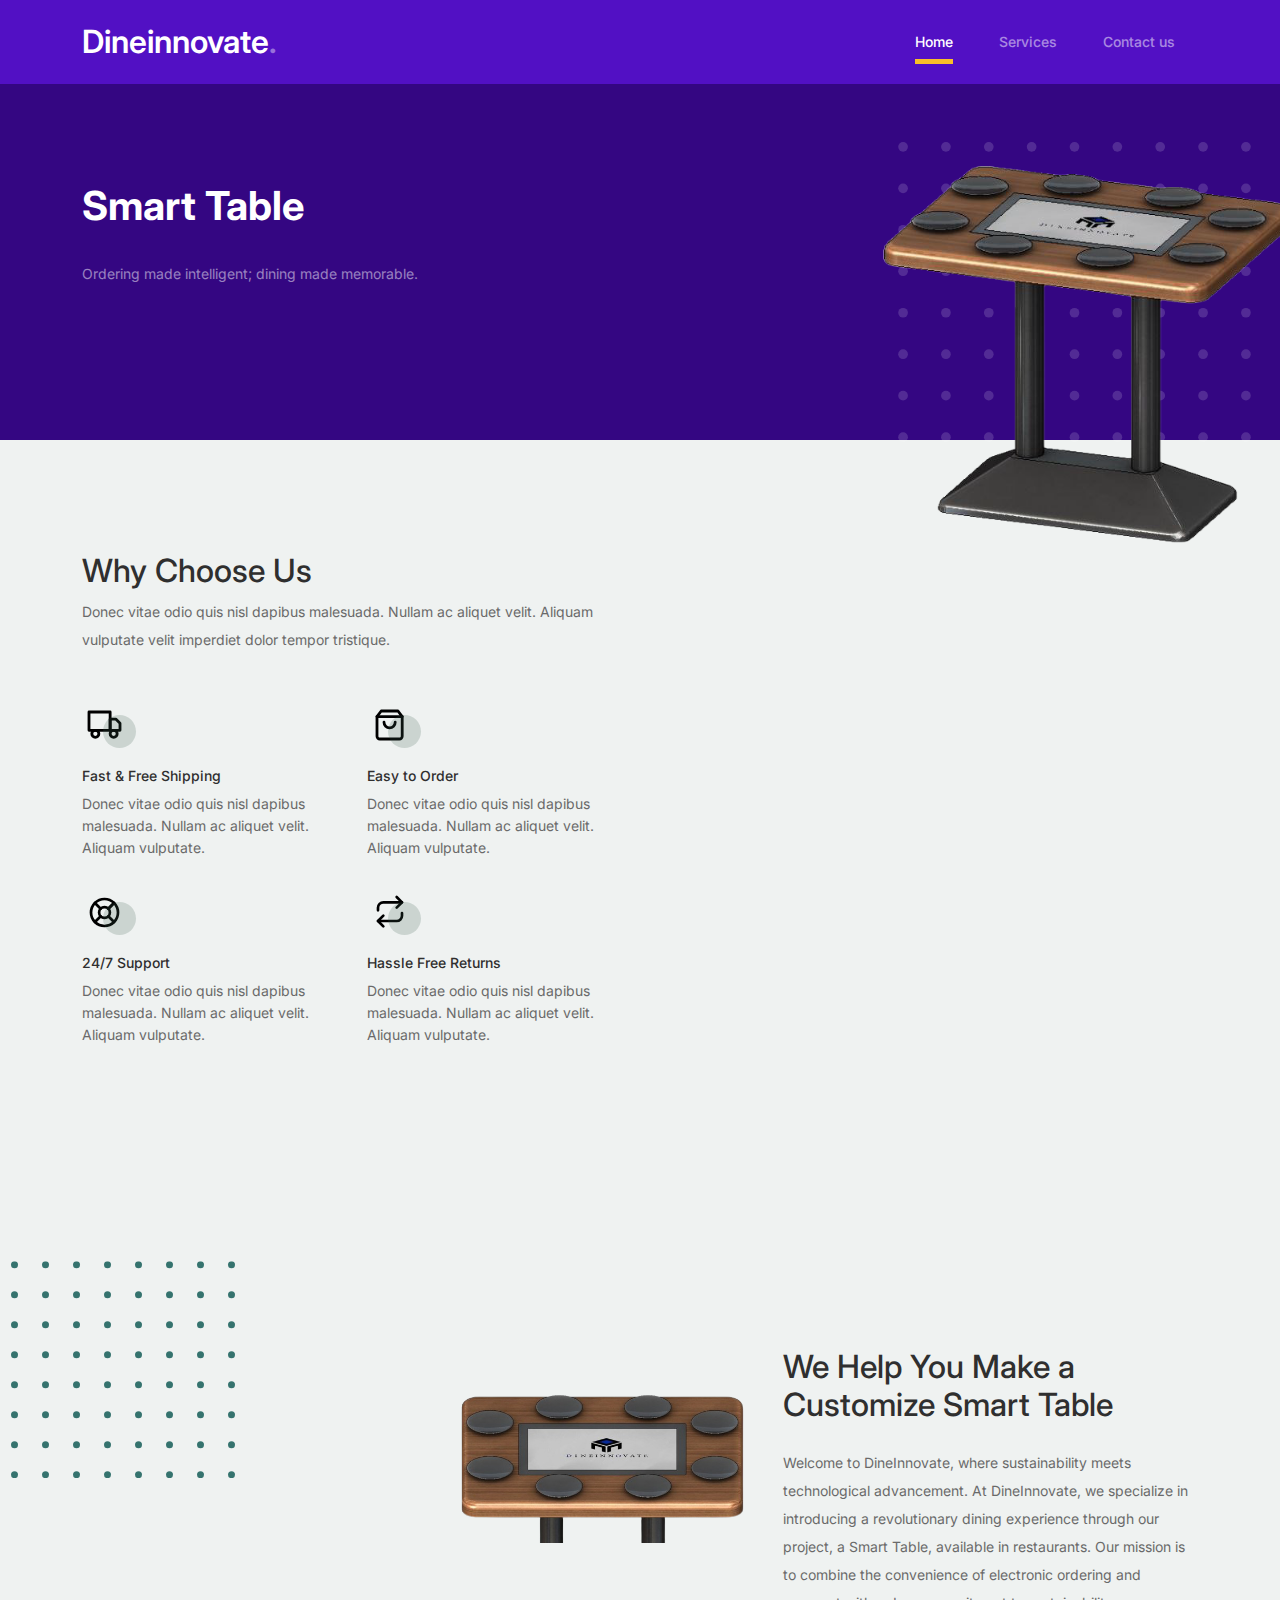
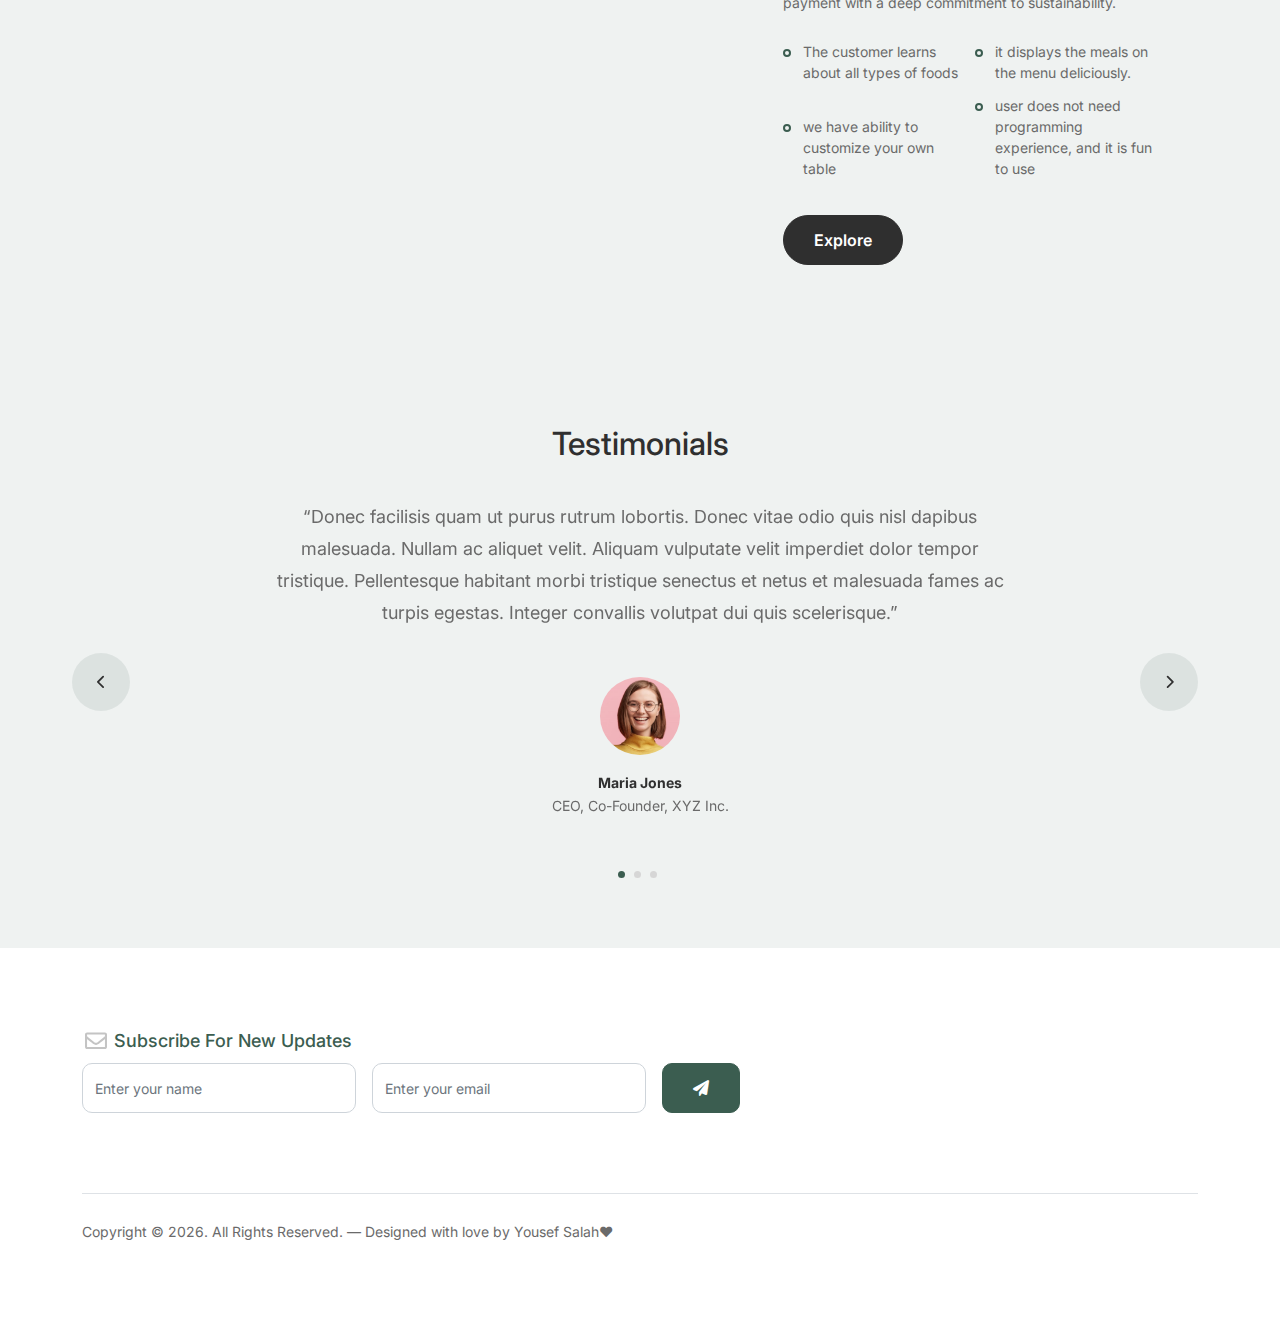
==== index.html @ 90ffde52 "first" ====
<!-- /*
* Bootstrap 5
* Template Name: Furni
* Template Author: Untree.co
* Template URI: https://untree.co/
* License: https://creativecommons.org/licenses/by/3.0/
*/ -->
<!doctype html>
<html lang="en">

	<head>
		<meta charset="utf-8">
		<meta name="viewport" content="width=device-width, initial-scale=1, shrink-to-fit=no">
		<meta name="author" content="Untree.co">
		<link rel="shortcut icon" href="icon-removebg-preview.png">

		<meta name="description" content="" />
		<meta name="keywords" content="bootstrap, bootstrap4" />

		<!-- Bootstrap CSS -->
		<link href="css/bootstrap.min.css" rel="stylesheet">
		<link href="https://cdnjs.cloudflare.com/ajax/libs/font-awesome/6.0.0-beta3/css/all.min.css" rel="stylesheet">
		<link href="css/tiny-slider.css" rel="stylesheet">
		<link href="css/style.css" rel="stylesheet">
		<title>Dineinnovate</title>
	</head>

	<body>

		<!-- Start Header/Navigation -->
		<nav class="custom-navbar navbar navbar navbar-expand-md navbar-dark bg-dark"
			arial-label="Furni navigation bar">

			<div class="container">
				<a class="navbar-brand" href="index.html">Dineinnovate<span>.</span></a>

				<button class="navbar-toggler" type="button" data-bs-toggle="collapse" data-bs-target="#navbarsFurni"
					aria-controls="navbarsFurni" aria-expanded="false" aria-label="Toggle navigation">
					<span class="navbar-toggler-icon"></span>
				</button>

				<div class="collapse navbar-collapse" id="navbarsFurni">
					<ul class="custom-navbar-nav navbar-nav ms-auto mb-2 mb-md-0">
						<li class="nav-item active">
							<a class="nav-link" href="index.html">Home</a>
						</li>
						
						<li><a class="nav-link" href="services.html">Services</a></li>
						<li><a class="nav-link" href="contact.html">Contact us</a></li>
					</ul>
				</div>
			</div>

		</nav>
		<!-- End Header/Navigation -->

		<!-- Start Hero Section -->
		<div class="hero">
			<div class="container">
				<div class="row justify-content-between">
					<div class="col-lg-5">
						<div class="intro-excerpt">
							<h1> Smart Table</h1>
							<p class="mb-4">Ordering made intelligent; dining made memorable.</p>
							
						</div>
					</div>
					<div class="col-lg-7">
						<div class="hero-img-wrap">
							<img src="table/ta.jpg.png" class="img-fluid">
						</div>
					</div>
				</div>
			</div>
		</div>
		<!-- End Hero Section -->


		<!-- Start Why Choose Us Section -->
		<div class="why-choose-section">
			<div class="container">
				<div class="row justify-content-between">
					<div class="col-lg-6">
						<h2 class="section-title">Why Choose Us</h2>
						<p>Donec vitae odio quis nisl dapibus malesuada. Nullam ac aliquet velit. Aliquam vulputate
							velit imperdiet dolor tempor tristique.</p>

						<div class="row my-5">
							<div class="col-6 col-md-6">
								<div class="feature">
									<div class="icon">
										<img src="images/truck.svg" alt="Image" class="imf-fluid">
									</div>
									<h3>Fast &amp; Free Shipping</h3>
									<p>Donec vitae odio quis nisl dapibus malesuada. Nullam ac aliquet velit. Aliquam
										vulputate.</p>
								</div>
							</div>

							<div class="col-6 col-md-6">
								<div class="feature">
									<div class="icon">
										<img src="images/bag.svg" alt="Image" class="imf-fluid">
									</div>
									<h3>Easy to Order</h3>
									<p>Donec vitae odio quis nisl dapibus malesuada. Nullam ac aliquet velit. Aliquam
										vulputate.</p>
								</div>
							</div>

							<div class="col-6 col-md-6">
								<div class="feature">
									<div class="icon">
										<img src="images/support.svg" alt="Image" class="imf-fluid">
									</div>
									<h3>24/7 Support</h3>
									<p>Donec vitae odio quis nisl dapibus malesuada. Nullam ac aliquet velit. Aliquam
										vulputate.</p>
								</div>
							</div>

							<div class="col-6 col-md-6">
								<div class="feature">
									<div class="icon">
										<img src="images/return.svg" alt="Image" class="imf-fluid">
									</div>
									<h3>Hassle Free Returns</h3>
									<p>Donec vitae odio quis nisl dapibus malesuada. Nullam ac aliquet velit. Aliquam
										vulputate.</p>
								</div>
							</div>

						</div>
					</div>

					

				</div>
			</div>
		</div>
		<!-- End Why Choose Us Section -->

		<!-- Start We Help Section -->
		<div class="we-help-section">
			<div class="container">
				<div class="row justify-content-between">
					<div class="col-lg-7 mb-5 mb-lg-0">
						<div class="imgs-grid">
							
							<div class="grid grid-3" style="width: 120%;"><img src="table/ta4-removebg-preview.png" alt="Untree.co"></div>
						</div>
					</div>
					<div class="col-lg-5 ps-lg-5">
						<h2 class="section-title mb-4">We Help You Make a Customize Smart Table</h2>
						<p>Welcome to DineInnovate, where sustainability meets technological advancement. At DineInnovate, we specialize in
						introducing a revolutionary dining experience through our project, a Smart Table, available in restaurants. Our mission
						is to combine the convenience of electronic ordering and payment with a deep commitment to sustainability.</p>

						<ul class="list-unstyled custom-list my-4">
							<li>The customer learns about all types of foods</li>
							<li>it displays the meals on the menu deliciously.</li>
							<li>we have ability to customize your own table</li>
							<li>user does not need programming experience, and it is fun to use</li>
						</ul>
						<a href="services.html" class="btn">Explore</a>
					</div>
				</div>
			</div>
		</div>
		<!-- End We Help Section -->



		<!-- Start Testimonial Slider -->
		<div class="testimonial-section">
			<div class="container">
				<div class="row">
					<div class="col-lg-7 mx-auto text-center">
						<h2 class="section-title">Testimonials</h2>
					</div>
				</div>

				<div class="row justify-content-center">
					<div class="col-lg-12">
						<div class="testimonial-slider-wrap text-center">

							<div id="testimonial-nav">
								<span class="prev" data-controls="prev"><span class="fa fa-chevron-left"></span></span>
								<span class="next" data-controls="next"><span class="fa fa-chevron-right"></span></span>
							</div>

							<div class="testimonial-slider">

								<div class="item">
									<div class="row justify-content-center">
										<div class="col-lg-8 mx-auto">

											<div class="testimonial-block text-center">
												<blockquote class="mb-5">
													<p>&ldquo;Donec facilisis quam ut purus rutrum lobortis. Donec vitae
														odio quis nisl dapibus malesuada. Nullam ac aliquet velit.
														Aliquam vulputate velit imperdiet dolor tempor tristique.
														Pellentesque habitant morbi tristique senectus et netus et
														malesuada fames ac turpis egestas. Integer convallis volutpat
														dui quis scelerisque.&rdquo;</p>
												</blockquote>

												<div class="author-info">
													<div class="author-pic">
														<img src="images/person-1.png" alt="Maria Jones"
															class="img-fluid">
													</div>
													<h3 class="font-weight-bold">Maria Jones</h3>
													<span class="position d-block mb-3">CEO, Co-Founder, XYZ Inc.</span>
												</div>
											</div>

										</div>
									</div>
								</div>
								<!-- END item -->

								<div class="item">
									<div class="row justify-content-center">
										<div class="col-lg-8 mx-auto">

											<div class="testimonial-block text-center">
												<blockquote class="mb-5">
													<p>&ldquo;Donec facilisis quam ut purus rutrum lobortis. Donec vitae
														odio quis nisl dapibus malesuada. Nullam ac aliquet velit.
														Aliquam vulputate velit imperdiet dolor tempor tristique.
														Pellentesque habitant morbi tristique senectus et netus et
														malesuada fames ac turpis egestas. Integer convallis volutpat
														dui quis scelerisque.&rdquo;</p>
												</blockquote>

												<div class="author-info">
													<div class="author-pic">
														<img src="images/person-1.png" alt="Maria Jones"
															class="img-fluid">
													</div>
													<h3 class="font-weight-bold">Maria Jones</h3>
													<span class="position d-block mb-3">CEO, Co-Founder, XYZ Inc.</span>
												</div>
											</div>

										</div>
									</div>
								</div>
								<!-- END item -->

								<div class="item">
									<div class="row justify-content-center">
										<div class="col-lg-8 mx-auto">

											<div class="testimonial-block text-center">
												<blockquote class="mb-5">
													<p>&ldquo;Donec facilisis quam ut purus rutrum lobortis. Donec vitae
														odio quis nisl dapibus malesuada. Nullam ac aliquet velit.
														Aliquam vulputate velit imperdiet dolor tempor tristique.
														Pellentesque habitant morbi tristique senectus et netus et
														malesuada fames ac turpis egestas. Integer convallis volutpat
														dui quis scelerisque.&rdquo;</p>
												</blockquote>

												<div class="author-info">
													<div class="author-pic">
														<img src="images/person-1.png" alt="Maria Jones"
															class="img-fluid">
													</div>
													<h3 class="font-weight-bold">Maria Jones</h3>
													<span class="position d-block mb-3">CEO, Co-Founder, XYZ Inc.</span>
												</div>
											</div>

										</div>
									</div>
								</div>
								<!-- END item -->

							</div>

						</div>
					</div>
				</div>
			</div>
		</div>
		<!-- End Testimonial Slider -->

		

				

					
		<!-- End Blog Section -->

		<!-- Start Footer Section -->
		<footer class="footer-section">
			<div class="container relative">


				<div class="row">
					<div class="col-lg-8">
						<div class="subscription-form">
							<h3 class="d-flex align-items-center"><span class="me-1"><img
										src="images/envelope-outline.svg" alt="Image"
										class="img-fluid"></span><span>Subscribe For New Updates</span></h3>

							<form action="#" class="row g-3">
								<div class="col-auto">
									<input type="text" class="form-control" placeholder="Enter your name">
								</div>
								<div class="col-auto">
									<input type="email" class="form-control" placeholder="Enter your email">
								</div>
								<div class="col-auto">
									<button class="btn btn-primary">
										<span class="fa fa-paper-plane"></span>
									</button>
								</div>
							</form>

						</div>
					</div>
				</div>

			

				<div class="border-top copyright">
					<div class="row pt-4">
						<div class="col-lg-6">
							<p class="mb-2 text-center text-lg-start">Copyright &copy;
								<script>document.write( new Date().getFullYear() );</script>. All Rights Reserved.
								&mdash;
								Designed with love by Yousef Salah❤
							
							</p>
						</div>

						

					</div>
				</div>

			</div>
		</footer>
		<!-- End Footer Section -->


		<script src="js/bootstrap.bundle.min.js"></script>
		<script src="js/tiny-slider.js"></script>
		<script src="js/custom.js"></script>
	</body>

</html>
---- css/tiny-slider.css ----
.tns-outer{padding:0 !important}.tns-outer [hidden]{display:none !important}.tns-outer [aria-controls],.tns-outer [data-action]{cursor:pointer}.tns-slider{-webkit-transition:all 0s;-moz-transition:all 0s;transition:all 0s}.tns-slider>.tns-item{-webkit-box-sizing:border-box;-moz-box-sizing:border-box;box-sizing:border-box}.tns-horizontal.tns-subpixel{white-space:nowrap}.tns-horizontal.tns-subpixel>.tns-item{display:inline-block;vertical-align:top;white-space:normal}.tns-horizontal.tns-no-subpixel:after{content:'';display:table;clear:both}.tns-horizontal.tns-no-subpixel>.tns-item{float:left}.tns-horizontal.tns-carousel.tns-no-subpixel>.tns-item{margin-right:-100%}.tns-no-calc{position:relative;left:0}.tns-gallery{position:relative;left:0;min-height:1px}.tns-gallery>.tns-item{position:absolute;left:-100%;-webkit-transition:transform 0s, opacity 0s;-moz-transition:transform 0s, opacity 0s;transition:transform 0s, opacity 0s}.tns-gallery>.tns-slide-active{position:relative;left:auto !important}.tns-gallery>.tns-moving{-webkit-transition:all 0.25s;-moz-transition:all 0.25s;transition:all 0.25s}.tns-autowidth{display:inline-block}.tns-lazy-img{-webkit-transition:opacity 0.6s;-moz-transition:opacity 0.6s;transition:opacity 0.6s;opacity:0.6}.tns-lazy-img.tns-complete{opacity:1}.tns-ah{-webkit-transition:height 0s;-moz-transition:height 0s;transition:height 0s}.tns-ovh{overflow:hidden}.tns-visually-hidden{position:absolute;left:-10000em}.tns-transparent{opacity:0;visibility:hidden}.tns-fadeIn{opacity:1;filter:alpha(opacity=100);z-index:0}.tns-normal,.tns-fadeOut{opacity:0;filter:alpha(opacity=0);z-index:-1}.tns-vpfix{white-space:nowrap}.tns-vpfix>div,.tns-vpfix>li{display:inline-block}.tns-t-subp2{margin:0 auto;width:310px;position:relative;height:10px;overflow:hidden}.tns-t-ct{width:2333.3333333%;width:-webkit-calc(100% * 70 / 3);width:-moz-calc(100% * 70 / 3);width:calc(100% * 70 / 3);position:absolute;right:0}.tns-t-ct:after{content:'';display:table;clear:both}.tns-t-ct>div{width:1.4285714%;width:-webkit-calc(100% / 70);width:-moz-calc(100% / 70);width:calc(100% / 70);height:10px;float:left}

/*# sourceMappingURL=sourcemaps/tiny-slider.css.map */
---- css/style.css ----
/*
* Template Name: UntreeStore
* Template Author: Untree.co
* Author URI: https://untree.co/
* License: https://creativecommons.org/licenses/by/3.0/
*/
@import url("https://fonts.googleapis.com/css2?family=Inter:wght@400;500;600;700;800&display=swap");
body {
  overflow-x: hidden;
  position: relative; }

body {
  font-family: "Inter", sans-serif;
  font-weight: 400;
  line-height: 28px;
  color: #6a6a6a;
  font-size: 14px;
  background-color: #eff2f1; }

a {
  text-decoration: none;
  -webkit-transition: .3s all ease;
  -o-transition: .3s all ease;
  transition: .3s all ease;
  color: #2f2f2f;
  text-decoration: underline; }
  a:hover {
    color: #2f2f2f;
    text-decoration: none; }
  a.more {
    font-weight: 600; }

.custom-navbar {
  background: #5210c4 !important;
  padding-top: 20px;
  padding-bottom: 20px; }
  .custom-navbar .navbar-brand {
    font-size: 32px;
    font-weight: 600; }
    .custom-navbar .navbar-brand > span {
      opacity: .4; }
  .custom-navbar .navbar-toggler {
    border-color: transparent; }
    .custom-navbar .navbar-toggler:active, .custom-navbar .navbar-toggler:focus {
      -webkit-box-shadow: none;
      box-shadow: none;
      outline: none; }
  @media (min-width: 992px) {
    .custom-navbar .custom-navbar-nav li {
      margin-left: 15px;
      margin-right: 15px; } }
  .custom-navbar .custom-navbar-nav li a {
    font-weight: 500;
    color: #ffffff !important;
    opacity: .5;
    -webkit-transition: .3s all ease;
    -o-transition: .3s all ease;
    transition: .3s all ease;
    position: relative; }
    @media (min-width: 768px) {
      .custom-navbar .custom-navbar-nav li a:before {
        content: "";
        position: absolute;
        bottom: 0;
        left: 8px;
        right: 8px;
        background: #f9bf29;
        height: 5px;
        opacity: 1;
        visibility: visible;
        width: 0;
        -webkit-transition: .15s all ease-out;
        -o-transition: .15s all ease-out;
        transition: .15s all ease-out; } }
    .custom-navbar .custom-navbar-nav li a:hover {
      opacity: 1; }
      .custom-navbar .custom-navbar-nav li a:hover:before {
        width: calc(100% - 16px); }
  .custom-navbar .custom-navbar-nav li.active a {
    opacity: 1; }
    .custom-navbar .custom-navbar-nav li.active a:before {
      width: calc(100% - 16px); }
  .custom-navbar .custom-navbar-cta {
    margin-left: 0 !important;
    -webkit-box-orient: horizontal;
    -webkit-box-direction: normal;
    -ms-flex-direction: row;
    flex-direction: row; }
    @media (min-width: 768px) {
      .custom-navbar .custom-navbar-cta {
        margin-left: 40px !important; } }
    .custom-navbar .custom-navbar-cta li {
      margin-left: 0px;
      margin-right: 0px; }
      .custom-navbar .custom-navbar-cta li:first-child {
        margin-right: 20px; }

.hero {
  background: #340682;
  padding: calc(4rem - 30px) 0 0rem 0; }
  @media (min-width: 768px) {
    .hero {
      padding: calc(4rem - 30px) 0 4rem 0; } }
  @media (min-width: 992px) {
    .hero {
      padding: calc(8rem - 30px) 0 8rem 0; } }
  .hero .intro-excerpt {
    position: relative;
    z-index: 4; }
    @media (min-width: 992px) {
      .hero .intro-excerpt {
        max-width: 450px; } }
  .hero h1 {
    font-weight: 700;
    color: #ffffff;
    margin-bottom: 30px; }
    @media (min-width: 1400px) {
      .hero h1 {
        font-size: 54px; } }
  .hero p {
    color: rgba(255, 255, 255, 0.5);
    margin-botom: 30px; }
  .hero .hero-img-wrap {
    position: relative; }
    .hero .hero-img-wrap img {
      position: relative;
      top: 0px;
      right: 0px;
      z-index: 2;
      max-width: 160%;
      left: 0px; }
      @media (min-width: 768px) {
        .hero .hero-img-wrap img {
          right: 0px;
          left: -100px; } }
      @media (min-width: 992px) {
        .hero .hero-img-wrap img {
          left: 0px;
          top: -80px;
          position: absolute;
          right: -50px; } }
      @media (min-width: 1200px) {
        .hero .hero-img-wrap img {
          left: 0px;
          top: -80px;
          right: -100px; } }
    .hero .hero-img-wrap:after {
      content: "";
      position: absolute;
      width: 400px;
      height: 300px;
      background-image: url("../images/dots-light.svg");
      background-size: contain;
      background-repeat: no-repeat;
      right: -100px;
      top: -0px; }
      @media (min-width: 1200px) {
        .hero .hero-img-wrap:after {
          top: -40px; } }

.btn {
  font-weight: 600;
  padding: 12px 30px;
  border-radius: 30px;
  color: #ffffff;
  background: #2f2f2f;
  border-color: #2f2f2f; }
  .btn:hover {
    color: #ffffff;
    background: #222222;
    border-color: #222222; }
  .btn:active, .btn:focus {
    outline: none !important;
    -webkit-box-shadow: none;
    box-shadow: none; }
  .btn.btn-primary {
    background: #3b5d50;
    border-color: #3b5d50; }
    .btn.btn-primary:hover {
      background: #314d43;
      border-color: #314d43; }
  .btn.btn-secondary {
    color: #2f2f2f;
    background: #f9bf29;
    border-color: #f9bf29; }
    .btn.btn-secondary:hover {
      background: #f8b810;
      border-color: #f8b810; }
  .btn.btn-white-outline {
    background: transparent;
    border-width: 2px;
    border-color: rgba(255, 255, 255, 0.3); }
    .btn.btn-white-outline:hover {
      border-color: white;
      color: #ffffff; }

.section-title {
  color: #2f2f2f; }

.product-section {
  padding: 7rem 0; }
  .product-section .product-item {
    text-align: center;
    text-decoration: none;
    display: block;
    position: relative;
    padding-bottom: 50px;
    cursor: pointer; }
    .product-section .product-item .product-thumbnail {
      margin-bottom: 30px;
      position: relative;
      top: 0;
      -webkit-transition: .3s all ease;
      -o-transition: .3s all ease;
      transition: .3s all ease; }
    .product-section .product-item h3 {
      font-weight: 600;
      font-size: 16px; }
    .product-section .product-item strong {
      font-weight: 800 !important;
      font-size: 18px !important; }
    .product-section .product-item h3, .product-section .product-item strong {
      color: #2f2f2f;
      text-decoration: none; }
    .product-section .product-item .icon-cross {
      position: absolute;
      width: 35px;
      height: 35px;
      display: inline-block;
      background: #2f2f2f;
      bottom: 15px;
      left: 50%;
      -webkit-transform: translateX(-50%);
      -ms-transform: translateX(-50%);
      transform: translateX(-50%);
      margin-bottom: -17.5px;
      border-radius: 50%;
      opacity: 0;
      visibility: hidden;
      -webkit-transition: .3s all ease;
      -o-transition: .3s all ease;
      transition: .3s all ease; }
      .product-section .product-item .icon-cross img {
        position: absolute;
        left: 50%;
        top: 50%;
        -webkit-transform: translate(-50%, -50%);
        -ms-transform: translate(-50%, -50%);
        transform: translate(-50%, -50%); }
    .product-section .product-item:before {
      bottom: 0;
      left: 0;
      right: 0;
      position: absolute;
      content: "";
      background: #dce5e4;
      height: 0%;
      z-index: -1;
      border-radius: 10px;
      -webkit-transition: .3s all ease;
      -o-transition: .3s all ease;
      transition: .3s all ease; }
    .product-section .product-item:hover .product-thumbnail {
      top: -25px; }
    .product-section .product-item:hover .icon-cross {
      bottom: 0;
      opacity: 1;
      visibility: visible; }
    .product-section .product-item:hover:before {
      height: 70%; }

.why-choose-section {
  padding: 7rem 0; }
  .why-choose-section .img-wrap {
    position: relative; }
    .why-choose-section .img-wrap:before {
      position: absolute;
      content: "";
      width: 255px;
      height: 217px;
      background-image: url("../images/dots-yellow.svg");
      background-repeat: no-repeat;
      background-size: contain;
      -webkit-transform: translate(-40%, -40%);
      -ms-transform: translate(-40%, -40%);
      transform: translate(-40%, -40%);
      z-index: -1; }
    .why-choose-section .img-wrap img {
      border-radius: 20px; }

.feature {
  margin-bottom: 30px; }
  .feature .icon {
    display: inline-block;
    position: relative;
    margin-bottom: 20px; }
    .feature .icon:before {
      content: "";
      width: 33px;
      height: 33px;
      position: absolute;
      background: rgba(59, 93, 80, 0.2);
      border-radius: 50%;
      right: -8px;
      bottom: 0; }
  .feature h3 {
    font-size: 14px;
    color: #2f2f2f; }
  .feature p {
    font-size: 14px;
    line-height: 22px;
    color: #6a6a6a; }

.we-help-section {
  padding: 7rem 0; }
  .we-help-section .imgs-grid {
    display: -ms-grid;
    display: grid;
    -ms-grid-columns: (1fr)[27];
    grid-template-columns: repeat(27, 1fr);
    position: relative; }
    .we-help-section .imgs-grid:before {
      position: absolute;
      content: "";
      width: 255px;
      height: 217px;
      background-image: url("../images/dots-green.svg");
      background-size: contain;
      background-repeat: no-repeat;
      -webkit-transform: translate(-40%, -40%);
      -ms-transform: translate(-40%, -40%);
      transform: translate(-40%, -40%);
      z-index: -1; }
    .we-help-section .imgs-grid .grid {
      position: relative; }
      .we-help-section .imgs-grid .grid img {
        border-radius: 20px;
        max-width: 100%; }
      .we-help-section .imgs-grid .grid.grid-1 {
        -ms-grid-column: 1;
        -ms-grid-column-span: 18;
        grid-column: 1 / span 18;
        -ms-grid-row: 1;
        -ms-grid-row-span: 27;
        grid-row: 1 / span 27; }
      .we-help-section .imgs-grid .grid.grid-2 {
        -ms-grid-column: 19;
        -ms-grid-column-span: 27;
        grid-column: 19 / span 27;
        -ms-grid-row: 1;
        -ms-grid-row-span: 5;
        grid-row: 1 / span 5;
        padding-left: 20px; }
      .we-help-section .imgs-grid .grid.grid-3 {
        -ms-grid-column: 14;
        -ms-grid-column-span: 16;
        grid-column: 14 / span 16;
        -ms-grid-row: 6;
        -ms-grid-row-span: 27;
        grid-row: 6 / span 27;
        padding-top: 20px; }

.custom-list {
  width: 100%; }
  .custom-list li {
    display: inline-block;
    width: calc(50% - 20px);
    margin-bottom: 12px;
    line-height: 1.5;
    position: relative;
    padding-left: 20px; }
    .custom-list li:before {
      content: "";
      width: 8px;
      height: 8px;
      border-radius: 50%;
      border: 2px solid #3b5d50;
      position: absolute;
      left: 0;
      top: 8px; }

.popular-product {
  padding: 0 0 7rem 0; }
  .popular-product .product-item-sm h3 {
    font-size: 14px;
    font-weight: 700;
    color: #2f2f2f; }
  .popular-product .product-item-sm a {
    text-decoration: none;
    color: #2f2f2f;
    -webkit-transition: .3s all ease;
    -o-transition: .3s all ease;
    transition: .3s all ease; }
    .popular-product .product-item-sm a:hover {
      color: rgba(47, 47, 47, 0.5); }
  .popular-product .product-item-sm p {
    line-height: 1.4;
    margin-bottom: 10px;
    font-size: 14px; }
  .popular-product .product-item-sm .thumbnail {
    margin-right: 10px;
    -webkit-box-flex: 0;
    -ms-flex: 0 0 120px;
    flex: 0 0 120px;
    position: relative; }
    .popular-product .product-item-sm .thumbnail:before {
      content: "";
      position: absolute;
      border-radius: 20px;
      background: #dce5e4;
      width: 98px;
      height: 98px;
      top: 50%;
      left: 50%;
      -webkit-transform: translate(-50%, -50%);
      -ms-transform: translate(-50%, -50%);
      transform: translate(-50%, -50%);
      z-index: -1; }

.testimonial-section {
  padding: 3rem 0 7rem 0; }

.testimonial-slider-wrap {
  position: relative; }
  .testimonial-slider-wrap .tns-inner {
    padding-top: 30px; }
  .testimonial-slider-wrap .item .testimonial-block blockquote {
    font-size: 16px; }
    @media (min-width: 768px) {
      .testimonial-slider-wrap .item .testimonial-block blockquote {
        line-height: 32px;
        font-size: 18px; } }
  .testimonial-slider-wrap .item .testimonial-block .author-info .author-pic {
    margin-bottom: 20px; }
    .testimonial-slider-wrap .item .testimonial-block .author-info .author-pic img {
      max-width: 80px;
      border-radius: 50%; }
  .testimonial-slider-wrap .item .testimonial-block .author-info h3 {
    font-size: 14px;
    font-weight: 700;
    color: #2f2f2f;
    margin-bottom: 0; }
  .testimonial-slider-wrap #testimonial-nav {
    position: absolute;
    top: 50%;
    z-index: 99;
    width: 100%;
    display: none; }
    @media (min-width: 768px) {
      .testimonial-slider-wrap #testimonial-nav {
        display: block; } }
    .testimonial-slider-wrap #testimonial-nav > span {
      cursor: pointer;
      position: absolute;
      width: 58px;
      height: 58px;
      line-height: 58px;
      border-radius: 50%;
      background: rgba(59, 93, 80, 0.1);
      color: #2f2f2f;
      -webkit-transition: .3s all ease;
      -o-transition: .3s all ease;
      transition: .3s all ease; }
      .testimonial-slider-wrap #testimonial-nav > span:hover {
        background: #3b5d50;
        color: #ffffff; }
    .testimonial-slider-wrap #testimonial-nav .prev {
      left: -10px; }
    .testimonial-slider-wrap #testimonial-nav .next {
      right: 0; }
  .testimonial-slider-wrap .tns-nav {
    position: absolute;
    bottom: -50px;
    left: 50%;
    -webkit-transform: translateX(-50%);
    -ms-transform: translateX(-50%);
    transform: translateX(-50%); }
    .testimonial-slider-wrap .tns-nav button {
      background: none;
      border: none;
      display: inline-block;
      position: relative;
      width: 0 !important;
      height: 7px !important;
      margin: 2px; }
      .testimonial-slider-wrap .tns-nav button:active, .testimonial-slider-wrap .tns-nav button:focus, .testimonial-slider-wrap .tns-nav button:hover {
        outline: none;
        -webkit-box-shadow: none;
        box-shadow: none;
        background: none; }
      .testimonial-slider-wrap .tns-nav button:before {
        display: block;
        width: 7px;
        height: 7px;
        left: 0;
        top: 0;
        position: absolute;
        content: "";
        border-radius: 50%;
        -webkit-transition: .3s all ease;
        -o-transition: .3s all ease;
        transition: .3s all ease;
        background-color: #d6d6d6; }
      .testimonial-slider-wrap .tns-nav button:hover:before, .testimonial-slider-wrap .tns-nav button.tns-nav-active:before {
        background-color: #3b5d50; }

.before-footer-section {
  padding: 7rem 0 12rem 0 !important; }

.blog-section {
  padding: 7rem 0 12rem 0; }
  .blog-section .post-entry a {
    text-decoration: none; }
  .blog-section .post-entry .post-thumbnail {
    display: block;
    margin-bottom: 20px; }
    .blog-section .post-entry .post-thumbnail img {
      border-radius: 20px;
      -webkit-transition: .3s all ease;
      -o-transition: .3s all ease;
      transition: .3s all ease; }
  .blog-section .post-entry .post-content-entry {
    padding-left: 15px;
    padding-right: 15px; }
    .blog-section .post-entry .post-content-entry h3 {
      font-size: 16px;
      margin-bottom: 0;
      font-weight: 600;
      margin-bottom: 7px; }
    .blog-section .post-entry .post-content-entry .meta {
      font-size: 14px; }
      .blog-section .post-entry .post-content-entry .meta a {
        font-weight: 600; }
  .blog-section .post-entry:hover .post-thumbnail img, .blog-section .post-entry:focus .post-thumbnail img {
    opacity: .7; }

.footer-section {
  padding: 80px 0;
  background: #ffffff; }
  .footer-section .relative {
    position: relative; }
  .footer-section a {
    text-decoration: none;
    color: #2f2f2f;
    -webkit-transition: .3s all ease;
    -o-transition: .3s all ease;
    transition: .3s all ease; }
    .footer-section a:hover {
      color: rgba(47, 47, 47, 0.5); }
  .footer-section .subscription-form {
    margin-bottom: 40px;
    position: relative;
    z-index: 2;
    margin-top: 100px; }
    @media (min-width: 992px) {
      .footer-section .subscription-form {
        margin-top: 0px;
        margin-bottom: 80px; } }
    .footer-section .subscription-form h3 {
      font-size: 18px;
      font-weight: 500;
      color: #3b5d50; }
    .footer-section .subscription-form .form-control {
      height: 50px;
      border-radius: 10px;
      font-family: "Inter", sans-serif; }
      .footer-section .subscription-form .form-control:active, .footer-section .subscription-form .form-control:focus {
        outline: none;
        -webkit-box-shadow: none;
        box-shadow: none;
        border-color: #3b5d50;
        -webkit-box-shadow: 0 1px 4px 0 rgba(0, 0, 0, 0.2);
        box-shadow: 0 1px 4px 0 rgba(0, 0, 0, 0.2); }
      .footer-section .subscription-form .form-control::-webkit-input-placeholder {
        font-size: 14px; }
      .footer-section .subscription-form .form-control::-moz-placeholder {
        font-size: 14px; }
      .footer-section .subscription-form .form-control:-ms-input-placeholder {
        font-size: 14px; }
      .footer-section .subscription-form .form-control:-moz-placeholder {
        font-size: 14px; }
    .footer-section .subscription-form .btn {
      border-radius: 10px !important; }
  .footer-section .sofa-img {
    position: absolute;
    top: -200px;
    z-index: 1;
    right: 0; }
    .footer-section .sofa-img img {
      max-width: 380px; }
  .footer-section .links-wrap {
    margin-top: 0px; }
    @media (min-width: 992px) {
      .footer-section .links-wrap {
        margin-top: 54px; } }
    .footer-section .links-wrap ul li {
      margin-bottom: 10px; }
  .footer-section .footer-logo-wrap .footer-logo {
    font-size: 32px;
    font-weight: 500;
    text-decoration: none;
    color: #3b5d50; }
  .footer-section .custom-social li {
    margin: 2px;
    display: inline-block; }
    .footer-section .custom-social li a {
      width: 40px;
      height: 40px;
      text-align: center;
      line-height: 40px;
      display: inline-block;
      background: #dce5e4;
      color: #3b5d50;
      border-radius: 50%; }
      .footer-section .custom-social li a:hover {
        background: #3b5d50;
        color: #ffffff; }
  .footer-section .border-top {
    border-color: #dce5e4; }
    .footer-section .border-top.copyright {
      font-size: 14px !important; }

.untree_co-section {
  padding: 7rem 0; }

.form-control {
  height: 50px;
  border-radius: 10px;
  font-family: "Inter", sans-serif; }
  .form-control:active, .form-control:focus {
    outline: none;
    -webkit-box-shadow: none;
    box-shadow: none;
    border-color: #3b5d50;
    -webkit-box-shadow: 0 1px 4px 0 rgba(0, 0, 0, 0.2);
    box-shadow: 0 1px 4px 0 rgba(0, 0, 0, 0.2); }
  .form-control::-webkit-input-placeholder {
    font-size: 14px; }
  .form-control::-moz-placeholder {
    font-size: 14px; }
  .form-control:-ms-input-placeholder {
    font-size: 14px; }
  .form-control:-moz-placeholder {
    font-size: 14px; }

.service {
  line-height: 1.5; }
  .service .service-icon {
    border-radius: 10px;
    -webkit-box-flex: 0;
    -ms-flex: 0 0 50px;
    flex: 0 0 50px;
    height: 50px;
    line-height: 50px;
    text-align: center;
    background: #3b5d50;
    margin-right: 20px;
    color: #ffffff; }

textarea {
  height: auto !important; }

.site-blocks-table {
  overflow: auto; }
  .site-blocks-table .product-thumbnail {
    width: 200px; }
  .site-blocks-table .btn {
    padding: 2px 10px; }
  .site-blocks-table thead th {
    padding: 30px;
    text-align: center;
    border-width: 0px !important;
    vertical-align: middle;
    color: rgba(0, 0, 0, 0.8);
    font-size: 18px; }
  .site-blocks-table td {
    padding: 20px;
    text-align: center;
    vertical-align: middle;
    color: rgba(0, 0, 0, 0.8); }
  .site-blocks-table tbody tr:first-child td {
    border-top: 1px solid #3b5d50 !important; }
  .site-blocks-table .btn {
    background: none !important;
    color: #000000;
    border: none;
    height: auto !important; }

.site-block-order-table th {
  border-top: none !important;
  border-bottom-width: 1px !important; }

.site-block-order-table td, .site-block-order-table th {
  color: #000000; }

.couponcode-wrap input {
  border-radius: 10px !important; }

.text-primary {
  color: #3b5d50 !important; }

.thankyou-icon {
  position: relative;
  color: #3b5d50; }
  .thankyou-icon:before {
    position: absolute;
    content: "";
    width: 50px;
    height: 50px;
    border-radius: 50%;
    background: rgba(59, 93, 80, 0.2); }
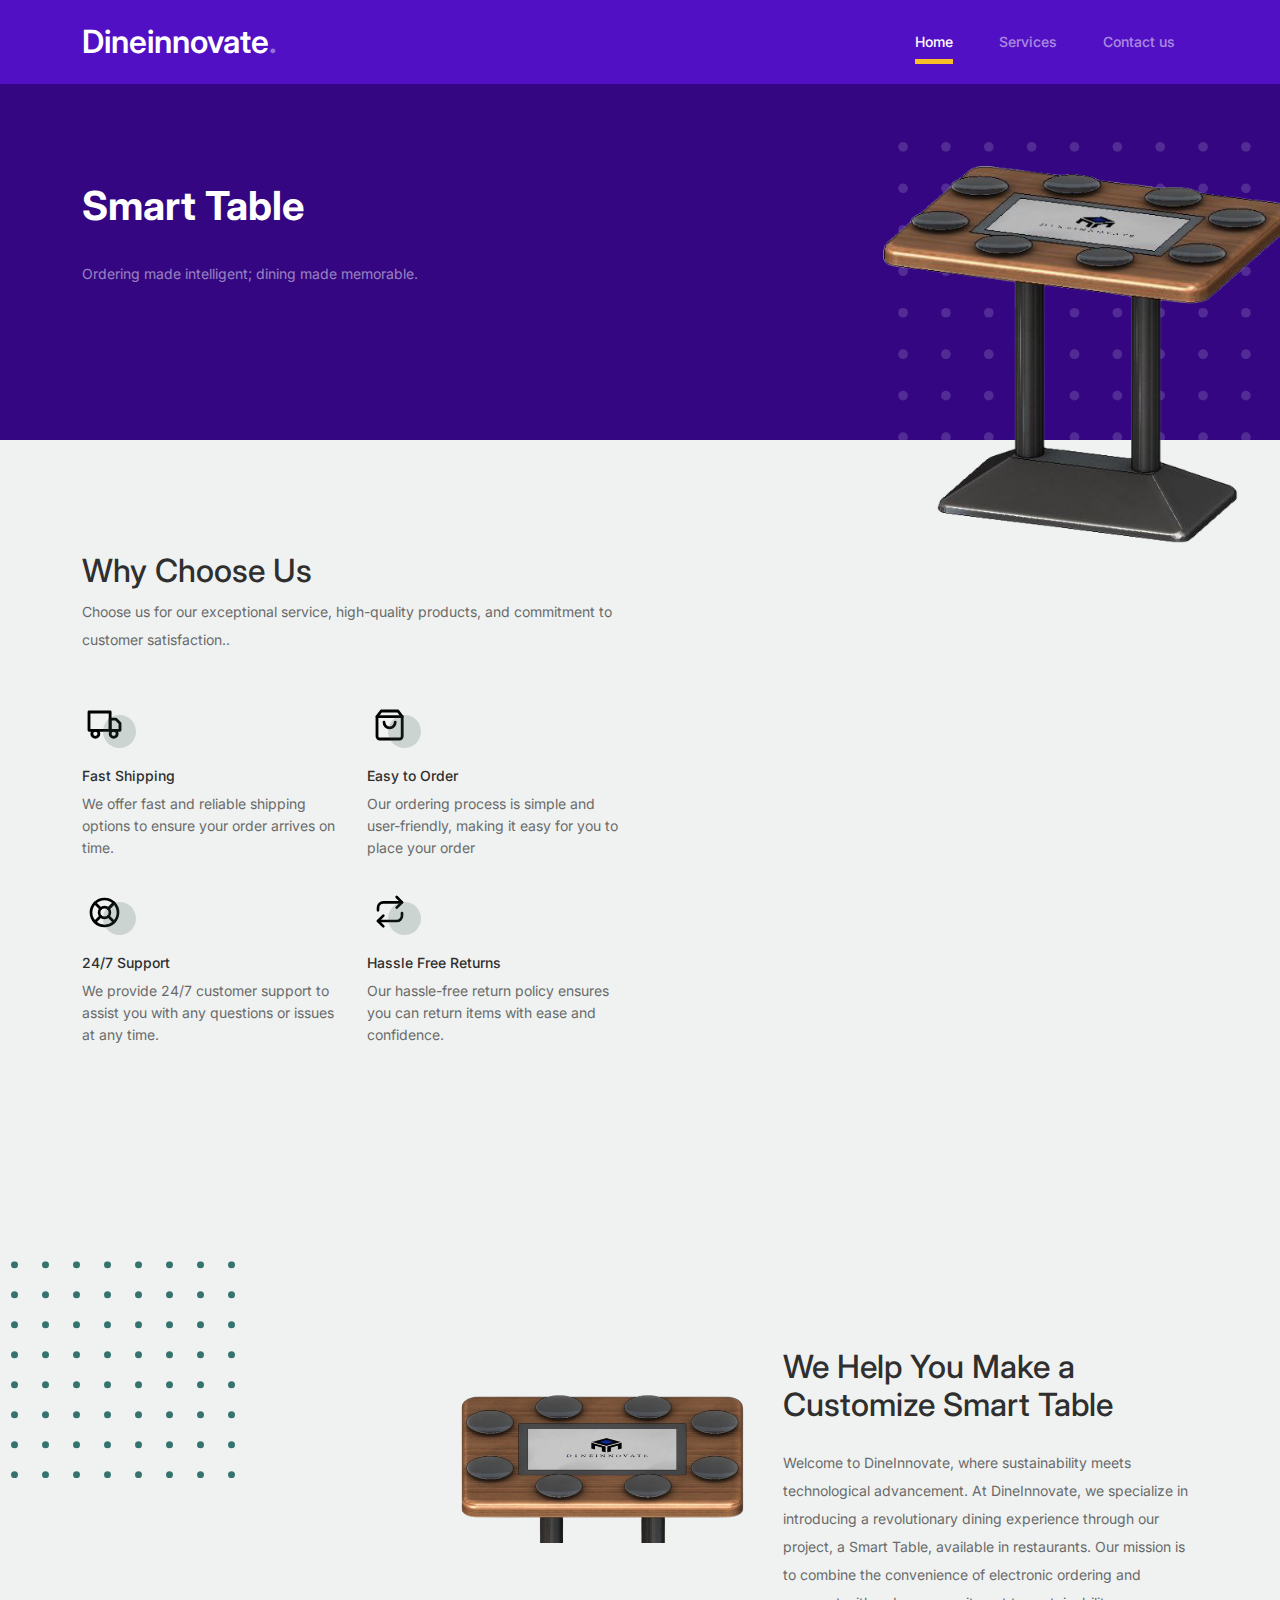
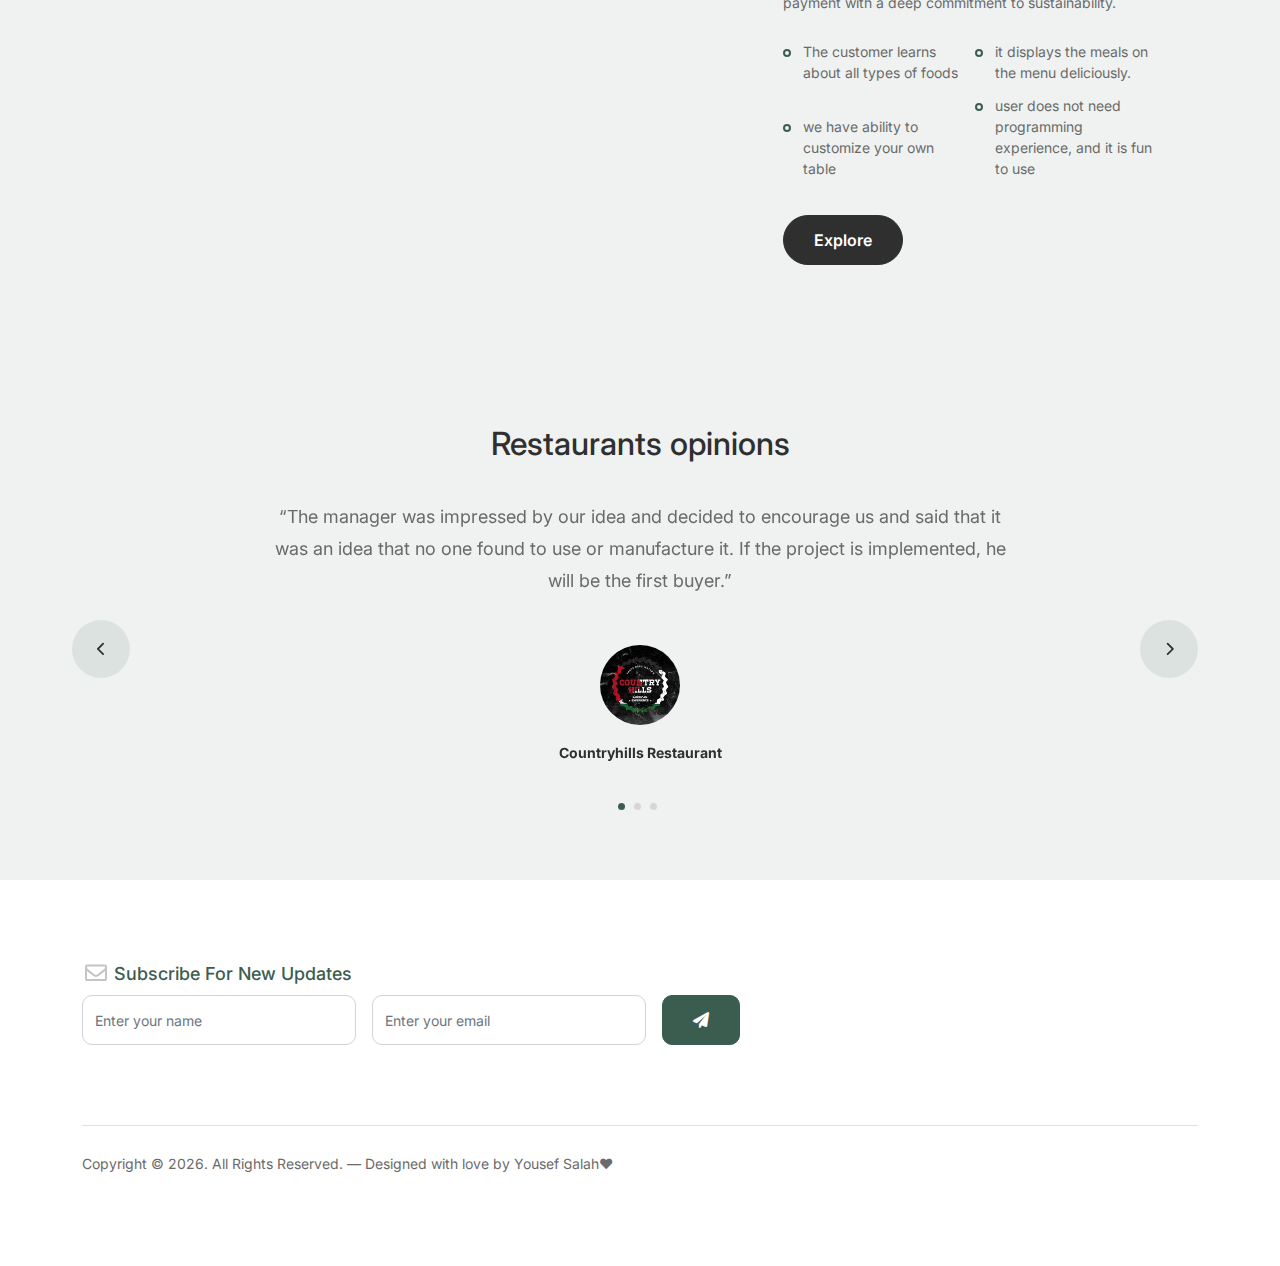
==== commit 9262ed8f: "modified" ====
--- a/index.html
+++ b/index.html
@@ -82,8 +82,7 @@
 				<div class="row justify-content-between">
 					<div class="col-lg-6">
 						<h2 class="section-title">Why Choose Us</h2>
-						<p>Donec vitae odio quis nisl dapibus malesuada. Nullam ac aliquet velit. Aliquam vulputate
-							velit imperdiet dolor tempor tristique.</p>
+						<p>Choose us for our exceptional service, high-quality products, and commitment to customer satisfaction..</p>
 
 						<div class="row my-5">
 							<div class="col-6 col-md-6">
@@ -91,9 +90,8 @@
 									<div class="icon">
 										<img src="images/truck.svg" alt="Image" class="imf-fluid">
 									</div>
-									<h3>Fast &amp; Free Shipping</h3>
-									<p>Donec vitae odio quis nisl dapibus malesuada. Nullam ac aliquet velit. Aliquam
-										vulputate.</p>
+									<h3>Fast Shipping</h3>
+									<p>We offer fast and reliable shipping options to ensure your order arrives on time.</p>
 								</div>
 							</div>
 
@@ -103,8 +101,8 @@
 										<img src="images/bag.svg" alt="Image" class="imf-fluid">
 									</div>
 									<h3>Easy to Order</h3>
-									<p>Donec vitae odio quis nisl dapibus malesuada. Nullam ac aliquet velit. Aliquam
-										vulputate.</p>
+									<p>Our ordering process is simple and user-friendly,
+										making it easy for you to place your order</p>
 								</div>
 							</div>
 
@@ -114,8 +112,7 @@
 										<img src="images/support.svg" alt="Image" class="imf-fluid">
 									</div>
 									<h3>24/7 Support</h3>
-									<p>Donec vitae odio quis nisl dapibus malesuada. Nullam ac aliquet velit. Aliquam
-										vulputate.</p>
+									<p>We provide 24/7 customer support to assist you with any questions or issues at any time.</p>
 								</div>
 							</div>
 
@@ -125,8 +122,7 @@
 										<img src="images/return.svg" alt="Image" class="imf-fluid">
 									</div>
 									<h3>Hassle Free Returns</h3>
-									<p>Donec vitae odio quis nisl dapibus malesuada. Nullam ac aliquet velit. Aliquam
-										vulputate.</p>
+									<p>Our hassle-free return policy ensures you can return items with ease and confidence.</p>
 								</div>
 							</div>
 
@@ -176,7 +172,7 @@
 			<div class="container">
 				<div class="row">
 					<div class="col-lg-7 mx-auto text-center">
-						<h2 class="section-title">Testimonials</h2>
+						<h2 class="section-title">Restaurants opinions</h2>
 					</div>
 				</div>
 
@@ -197,21 +193,20 @@
 
 											<div class="testimonial-block text-center">
 												<blockquote class="mb-5">
-													<p>&ldquo;Donec facilisis quam ut purus rutrum lobortis. Donec vitae
-														odio quis nisl dapibus malesuada. Nullam ac aliquet velit.
-														Aliquam vulputate velit imperdiet dolor tempor tristique.
-														Pellentesque habitant morbi tristique senectus et netus et
-														malesuada fames ac turpis egestas. Integer convallis volutpat
-														dui quis scelerisque.&rdquo;</p>
+													<p>&ldquo;The manager was impressed by our idea and 
+														decided to encourage us and said that it was an idea 
+														that no one found to use
+													or manufacture it. 
+													If the project is implemented, he will be the first buyer.&rdquo;</p>
 												</blockquote>
 
 												<div class="author-info">
 													<div class="author-pic">
-														<img src="images/person-1.png" alt="Maria Jones"
+														<img src="Countryhills.jpg" alt="Maria Jones"
 															class="img-fluid">
 													</div>
-													<h3 class="font-weight-bold">Maria Jones</h3>
-													<span class="position d-block mb-3">CEO, Co-Founder, XYZ Inc.</span>
+													<h3 class="font-weight-bold">Countryhills Restaurant</h3>
+													
 												</div>
 											</div>
 
@@ -226,21 +221,18 @@
 
 											<div class="testimonial-block text-center">
 												<blockquote class="mb-5">
-													<p>&ldquo;Donec facilisis quam ut purus rutrum lobortis. Donec vitae
-														odio quis nisl dapibus malesuada. Nullam ac aliquet velit.
-														Aliquam vulputate velit imperdiet dolor tempor tristique.
-														Pellentesque habitant morbi tristique senectus et netus et
-														malesuada fames ac turpis egestas. Integer convallis volutpat
-														dui quis scelerisque.&rdquo;</p>
+													<p>&ldquo;he liked the idea and he wanted to implement
+												    it in his restaurant, which is a new idea that has not been implemented
+													before, and there is nothing in the restaurant that uses technology&rdquo;</p>
 												</blockquote>
 
 												<div class="author-info">
 													<div class="author-pic">
-														<img src="images/person-1.png" alt="Maria Jones"
+														<img src="Tamara.png" alt="Maria Jones"
 															class="img-fluid">
 													</div>
-													<h3 class="font-weight-bold">Maria Jones</h3>
-													<span class="position d-block mb-3">CEO, Co-Founder, XYZ Inc.</span>
+													<h3 class="font-weight-bold">Tamara Restaurant</h3>
+													
 												</div>
 											</div>
 
@@ -255,21 +247,18 @@
 
 											<div class="testimonial-block text-center">
 												<blockquote class="mb-5">
-													<p>&ldquo;Donec facilisis quam ut purus rutrum lobortis. Donec vitae
-														odio quis nisl dapibus malesuada. Nullam ac aliquet velit.
-														Aliquam vulputate velit imperdiet dolor tempor tristique.
-														Pellentesque habitant morbi tristique senectus et netus et
-														malesuada fames ac turpis egestas. Integer convallis volutpat
-														dui quis scelerisque.&rdquo;</p>
+													<p>&ldquo;He liked the idea and he wanted to be 
+														the first buyer and be one of the first restaurants that actually implement this
+													idea in his restaurant.&rdquo;</p>
 												</blockquote>
 
 												<div class="author-info">
 													<div class="author-pic">
-														<img src="images/person-1.png" alt="Maria Jones"
+														<img src="Sizzler.png" alt="Maria Jones"
 															class="img-fluid">
 													</div>
-													<h3 class="font-weight-bold">Maria Jones</h3>
-													<span class="position d-block mb-3">CEO, Co-Founder, XYZ Inc.</span>
+													<h3 class="font-weight-bold">Sizzler Restaurant</h3>
+													
 												</div>
 											</div>
 
